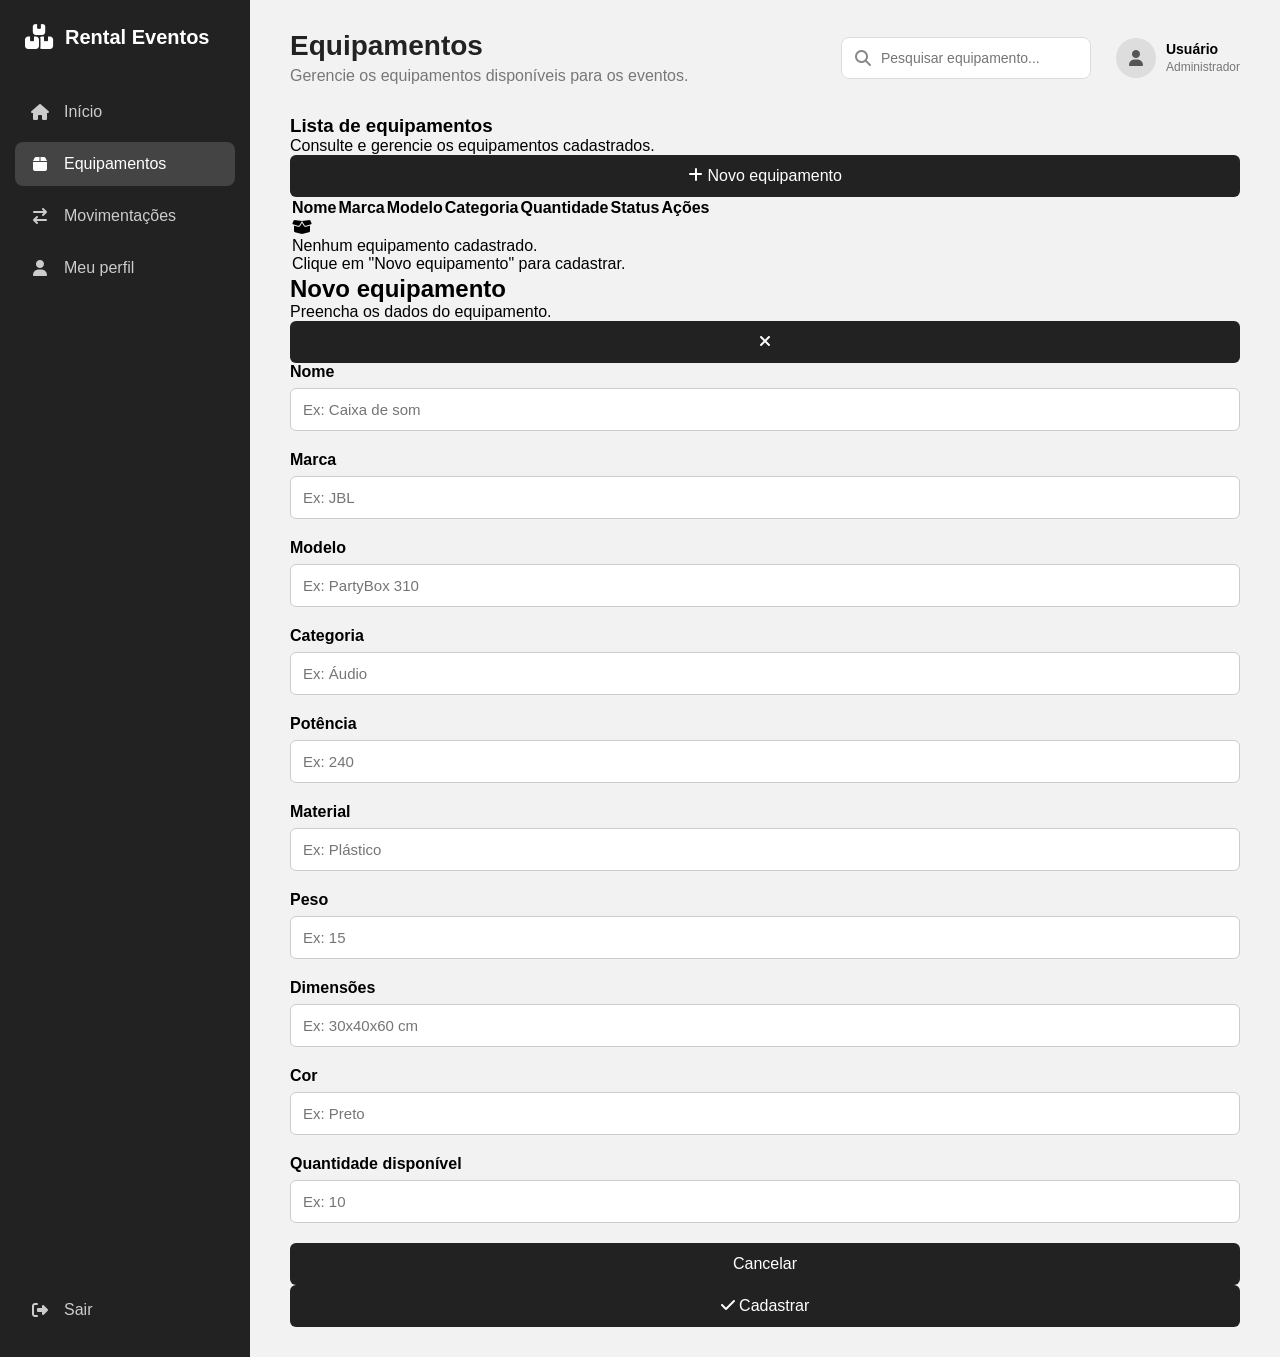
==== frontend/equipamentos.html @ 0d1a1de8 "pacotes + js e front" ====
<!DOCTYPE html>
<html lang="pt-BR">

<head>
    <meta charset="UTF-8">
    <meta name="viewport" content="width=device-width, initial-scale=1.0">

    <title>Rental Eventos - Equipamentos</title>

    <link rel="stylesheet" href="css/style.css">

    <!-- Font Awesome -->
    <link
        rel="stylesheet"
        href="https://cdnjs.cloudflare.com/ajax/libs/font-awesome/6.5.2/css/all.min.css"
    >
</head>

<body>

    <div class="dashboard">

        <!-- MENU LATERAL -->
        <aside class="sidebar">

            <div class="logo">
                <i class="fa-solid fa-boxes-stacked"></i>
                <span>Rental Eventos</span>
            </div>

            <nav class="menu">

                <a href="inicio.html" class="menu-item">
                    <i class="fa-solid fa-house"></i>
                    <span>Início</span>
                </a>

                <a href="equipamentos.html" class="menu-item active">
                    <i class="fa-solid fa-box"></i>
                    <span>Equipamentos</span>
                </a>

                <a href="movimentacoes.html" class="menu-item">
                    <i class="fa-solid fa-arrow-right-arrow-left"></i>
                    <span>Movimentações</span>
                </a>

                <a href="perfil.html" class="menu-item">
    <i class="fa-solid fa-user"></i>
    <span>Meu perfil</span>
</a>

            </nav>

            <div class="sidebar-bottom">

                <a href="index.html" class="menu-item logout">
                    <i class="fa-solid fa-right-from-bracket"></i>
                    <span>Sair</span>
                </a>

            </div>

        </aside>


        <!-- CONTEÚDO PRINCIPAL -->
        <main class="main-content">

            <!-- TOPO -->
            <header class="topbar">

                <div>
                    <h2>Equipamentos</h2>

                    <p>
                        Gerencie os equipamentos disponíveis para os eventos.
                    </p>
                </div>

                <div class="topbar-right">

                    <div class="search-box">

                        <i class="fa-solid fa-magnifying-glass"></i>

                        <input
                            type="text"
                            id="buscarEquipamento"
                            placeholder="Pesquisar equipamento..."
                        >

                    </div>

                    <div class="profile">

                        <div class="profile-icon">
                            <i class="fa-solid fa-user"></i>
                        </div>

                        <div class="profile-info">
                            <strong>Usuário</strong>
                            <span>Administrador</span>
                        </div>

                    </div>

                </div>

            </header>


            <!-- ÁREA DE AÇÕES -->
            <section class="page-actions">

                <div>
                    <h3>Lista de equipamentos</h3>

                    <p>
                        Consulte e gerencie os equipamentos cadastrados.
                    </p>
                </div>

                <button class="add-button" onclick="abrirFormulario()">

                    <i class="fa-solid fa-plus"></i>

                    Novo equipamento

                </button>

            </section>


            <!-- TABELA -->
            <section class="table-container">

                <table>

                    <thead>

                        <tr>

                            <th>Nome</th>

                            <th>Marca</th>

                            <th>Modelo</th>

                            <th>Categoria</th>

                            <th>Quantidade</th>

                            <th>Status</th>

                            <th>Ações</th>

                        </tr>

                    </thead>

                    <tbody id="listaEquipamentos">

                        <!--
                            Os equipamentos serão carregados
                            aqui pelo JavaScript futuramente.
                        -->

                        <tr>

                            <td colspan="7" class="empty-table">

                                <i class="fa-solid fa-box-open"></i>

                                <p>Nenhum equipamento cadastrado.</p>

                                <span>
                                    Clique em "Novo equipamento" para cadastrar.
                                </span>

                            </td>

                        </tr>

                    </tbody>

                </table>

            </section>


            <!-- FORMULÁRIO DE CADASTRO -->
            <section
                class="modal"
                id="modalEquipamento"
            >

                <div class="modal-content">

                    <div class="modal-header">

                        <div>
                            <h2>Novo equipamento</h2>

                            <p>
                                Preencha os dados do equipamento.
                            </p>
                        </div>

                        <button
                            class="close-button"
                            onclick="fecharFormulario()"
                            type="button"
                        >
                            <i class="fa-solid fa-xmark"></i>
                        </button>

                    </div>


                    <form id="equipamentoForm">

                        <div class="form-grid">

                            <div class="form-group">

                                <label for="nome">
                                    Nome
                                </label>

                                <input
                                    type="text"
                                    id="nome"
                                    placeholder="Ex: Caixa de som"
                                    required
                                >

                            </div>


                            <div class="form-group">

                                <label for="marca">
                                    Marca
                                </label>

                                <input
                                    type="text"
                                    id="marca"
                                    placeholder="Ex: JBL"
                                >

                            </div>


                            <div class="form-group">

                                <label for="modelo">
                                    Modelo
                                </label>

                                <input
                                    type="text"
                                    id="modelo"
                                    placeholder="Ex: PartyBox 310"
                                >

                            </div>


                            <div class="form-group">

                                <label for="categoria">
                                    Categoria
                                </label>

                                <input
                                    type="text"
                                    id="categoria"
                                    placeholder="Ex: Áudio"
                                >

                            </div>


                            <div class="form-group">

                                <label for="potencia">
                                    Potência
                                </label>

                                <input
                                    type="number"
                                    id="potencia"
                                    placeholder="Ex: 240"
                                >

                            </div>


                            <div class="form-group">

                                <label for="material">
                                    Material
                                </label>

                                <input
                                    type="text"
                                    id="material"
                                    placeholder="Ex: Plástico"
                                >

                            </div>


                            <div class="form-group">

                                <label for="peso">
                                    Peso
                                </label>

                                <input
                                    type="number"
                                    id="peso"
                                    placeholder="Ex: 15"
                                    step="0.01"
                                >

                            </div>


                            <div class="form-group">

                                <label for="dimensoes">
                                    Dimensões
                                </label>

                                <input
                                    type="text"
                                    id="dimensoes"
                                    placeholder="Ex: 30x40x60 cm"
                                >

                            </div>


                            <div class="form-group">

                                <label for="cor">
                                    Cor
                                </label>

                                <input
                                    type="text"
                                    id="cor"
                                    placeholder="Ex: Preto"
                                >

                            </div>


                            <div class="form-group">

                                <label for="qtdDisponivel">
                                    Quantidade disponível
                                </label>

                                <input
                                    type="number"
                                    id="qtdDisponivel"
                                    placeholder="Ex: 10"
                                    min="0"
                                    required
                                >

                            </div>

                        </div>


                        <div class="modal-actions">

                            <button
                                type="button"
                                class="cancel-button"
                                onclick="fecharFormulario()"
                            >
                                Cancelar
                            </button>

                            <button
                                type="submit"
                                class="save-button"
                            >
                                <i class="fa-solid fa-check"></i>
                                Cadastrar
                            </button>

                        </div>

                    </form>

                </div>

            </section>

        </main>

    </div>


    <!-- JAVASCRIPT DA PÁGINA -->

    <script>

        function abrirFormulario() {

            document
                .getElementById("modalEquipamento")
                .classList.add("show");

        }


        function fecharFormulario() {

            document
                .getElementById("modalEquipamento")
                .classList.remove("show");

        }


        document
            .getElementById("equipamentoForm")
            .addEventListener("submit", function(event) {

                event.preventDefault();

                alert("Cadastro será conectado ao backend em breve!");

            });

    </script>

</body>

</html>
---- frontend/css/style.css ----
* {
    margin: 0;
    padding: 0;
    box-sizing: border-box;
}

body {
    font-family: Arial, sans-serif;
    background-color: #f2f2f2;
    min-height: 100vh;
}


/* =========================================
   LOGIN E CADASTRO
   ========================================= */

.login-container {
    min-height: 100vh;
    display: flex;
    justify-content: center;
    align-items: center;
}

.login-card {
    width: 400px;
    background-color: white;
    padding: 40px;
    border-radius: 12px;
    box-shadow: 0 5px 20px rgba(0, 0, 0, 0.15);
}

.login-card h1 {
    text-align: center;
    font-size: 32px;
    margin-bottom: 10px;
}

.subtitle {
    text-align: center;
    color: #666;
    margin-bottom: 30px;
}

.form-group {
    margin-bottom: 20px;
}

.form-group label {
    display: block;
    margin-bottom: 7px;
    font-weight: bold;
}

.form-group input {
    width: 100%;
    padding: 12px;
    border: 1px solid #ccc;
    border-radius: 6px;
    font-size: 15px;
    outline: none;
}

.form-group input:focus {
    border-color: #333;
}

button {
    width: 100%;
    padding: 12px;
    border: none;
    border-radius: 6px;
    background-color: #222;
    color: white;
    font-size: 16px;
    cursor: pointer;
}

button:hover {
    background-color: #444;
}

#mensagem {
    text-align: center;
    margin-top: 15px;
    font-size: 14px;
}

.login-card a {
    color: #222;
    font-weight: bold;
    text-decoration: none;
}

.login-card a:hover {
    text-decoration: underline;
}


/* =========================================
   HOME / DASHBOARD
   ========================================= */

.dashboard {
    display: flex;
    min-height: 100vh;
}


/* MENU LATERAL */

.sidebar {
    width: 250px;
    min-height: 100vh;
    background-color: #222;
    color: white;
    display: flex;
    flex-direction: column;
    padding: 25px 15px;
}

.logo {
    display: flex;
    align-items: center;
    gap: 12px;
    padding: 0 10px;
    margin-bottom: 40px;
}

.logo i {
    font-size: 25px;
}

.logo span {
    font-size: 20px;
    font-weight: bold;
}

.menu {
    display: flex;
    flex-direction: column;
    gap: 8px;
}

.menu-item {
    display: flex;
    align-items: center;
    gap: 14px;
    padding: 13px 15px;
    border-radius: 8px;
    color: #ccc;
    text-decoration: none;
    transition: 0.2s;
}

.menu-item i {
    width: 20px;
    text-align: center;
}

.menu-item:hover {
    background-color: #333;
    color: white;
}

.menu-item.active {
    background-color: #444;
    color: white;
}

.sidebar-bottom {
    margin-top: auto;
}

.logout {
    color: #ccc;
}


/* CONTEÚDO */

.main-content {
    flex: 1;
    padding: 30px 40px;
    overflow-x: hidden;
}


/* TOPO */

.topbar {
    display: flex;
    justify-content: space-between;
    align-items: center;
    margin-bottom: 30px;
}

.topbar h2 {
    font-size: 28px;
    color: #222;
    margin-bottom: 5px;
}

.topbar p {
    color: #777;
}

.topbar-right {
    display: flex;
    align-items: center;
    gap: 25px;
}


/* BUSCA */

.search-box {
    width: 250px;
    height: 42px;
    background-color: white;
    border: 1px solid #ddd;
    border-radius: 8px;
    display: flex;
    align-items: center;
    padding: 0 13px;
    gap: 10px;
}

.search-box i {
    color: #888;
}

.search-box input {
    border: none;
    outline: none;
    width: 100%;
    font-size: 14px;
}


/* PERFIL */

.profile {
    display: flex;
    align-items: center;
    gap: 10px;
}

.profile-icon {
    width: 40px;
    height: 40px;
    border-radius: 50%;
    background-color: #ddd;
    display: flex;
    justify-content: center;
    align-items: center;
    color: #555;
}

.profile-info {
    display: flex;
    flex-direction: column;
    gap: 3px;
}

.profile-info strong {
    font-size: 14px;
}

.profile-info span {
    font-size: 12px;
    color: #777;
}


/* BANNER */

.welcome-card {
    background-color: #222;
    color: white;
    border-radius: 15px;
    padding: 35px 40px;
    display: flex;
    justify-content: space-between;
    align-items: center;
    margin-bottom: 30px;
}

.welcome-text {
    max-width: 600px;
}

.welcome-text > span {
    font-size: 12px;
    letter-spacing: 2px;
    opacity: 0.7;
}

.welcome-text h1 {
    font-size: 32px;
    margin: 10px 0;
}

.welcome-text p {
    color: #ccc;
    line-height: 1.6;
    margin-bottom: 25px;
}

.welcome-button {
    display: inline-flex;
    align-items: center;
    gap: 10px;
    background-color: white;
    color: #222;
    padding: 12px 18px;
    border-radius: 7px;
    text-decoration: none;
    font-weight: bold;
    transition: 0.2s;
}

.welcome-button:hover {
    background-color: #ddd;
}

.welcome-icon {
    font-size: 90px;
    color: #555;
    padding-right: 30px;
}


/* CARDS */

.cards {
    display: grid;
    grid-template-columns: repeat(3, 1fr);
    gap: 20px;
    margin-bottom: 35px;
}

.dashboard-card {
    background-color: white;
    border-radius: 12px;
    padding: 22px;
    display: flex;
    align-items: center;
    gap: 18px;
    box-shadow: 0 2px 10px rgba(0, 0, 0, 0.06);
}

.card-icon {
    width: 50px;
    height: 50px;
    border-radius: 10px;
    background-color: #eee;
    display: flex;
    justify-content: center;
    align-items: center;
    font-size: 20px;
    color: #333;
}

.card-content {
    display: flex;
    flex-direction: column;
    gap: 4px;
}

.card-content span {
    color: #666;
    font-size: 14px;
}

.card-content strong {
    font-size: 25px;
}

.card-content p {
    color: #999;
    font-size: 12px;
}


/* ACESSO RÁPIDO */

.quick-access {
    margin-bottom: 30px;
}

.section-title {
    margin-bottom: 18px;
}

.section-title h2 {
    font-size: 21px;
    margin-bottom: 5px;
}

.section-title p {
    color: #777;
    font-size: 14px;
}

.quick-grid {
    display: grid;
    grid-template-columns: repeat(3, 1fr);
    gap: 15px;
}

.quick-card {
    background-color: white;
    padding: 20px;
    border-radius: 10px;
    display: flex;
    align-items: center;
    gap: 15px;
    text-decoration: none;
    color: #222;
    transition: 0.2s;
    box-shadow: 0 2px 8px rgba(0, 0, 0, 0.05);
}

.quick-card:hover {
    transform: translateY(-2px);
    box-shadow: 0 5px 15px rgba(0, 0, 0, 0.1);
}

.quick-icon {
    width: 45px;
    height: 45px;
    border-radius: 8px;
    background-color: #eee;
    display: flex;
    justify-content: center;
    align-items: center;
}

.quick-card div:nth-child(2) {
    display: flex;
    flex-direction: column;
    gap: 5px;
}

.quick-card strong {
    font-size: 14px;
}

.quick-card span {
    font-size: 12px;
    color: #888;
}

.arrow {
    margin-left: auto;
    color: #999;
}


/* =========================================
   RESPONSIVIDADE
   ========================================= */

@media (max-width: 1000px) {

    .sidebar {
        width: 210px;
    }

    .main-content {
        padding: 25px;
    }

    .cards,
    .quick-grid {
        grid-template-columns: 1fr;
    }

    .topbar-right {
        gap: 10px;
    }

    .search-box {
        width: 180px;
    }
}


@media (max-width: 700px) {

    .sidebar {
        width: 70px;
        padding: 20px 10px;
    }

    .logo span,
    .menu-item span,
    .profile-info {
        display: none;
    }

    .logo {
        justify-content: center;
        padding: 0;
    }

    .menu-item {
        justify-content: center;
    }

    .main-content {
        padding: 20px;
    }

    .topbar {
        align-items: flex-start;
    }

    .topbar-right {
        display: none;
    }

    .welcome-card {
        padding: 25px;
    }

    .welcome-icon {
        display: none;
    }

    /* =========================================
   EQUIPAMENTOS
   ========================================= */

.page-actions {
    display: flex;
    justify-content: space-between;
    align-items: center;
    margin-bottom: 20px;
}

.page-actions h3 {
    font-size: 20px;
    margin-bottom: 5px;
}

.page-actions p {
    color: #777;
    font-size: 14px;
}

.add-button {
    width: auto;
    padding: 12px 18px;
    display: flex;
    align-items: center;
    gap: 8px;
    background-color: #222;
}

.add-button:hover {
    background-color: #444;
}


/* TABELA */

.table-container {
    background-color: white;
    border-radius: 12px;
    overflow-x: auto;
    box-shadow: 0 2px 10px rgba(0, 0, 0, 0.06);
}

table {
    width: 100%;
    border-collapse: collapse;
}

thead {
    background-color: #f7f7f7;
}

th {
    padding: 16px;
    text-align: left;
    font-size: 13px;
    color: #555;
    font-weight: bold;
    border-bottom: 1px solid #eee;
}

td {
    padding: 16px;
    border-bottom: 1px solid #eee;
    font-size: 14px;
}

tbody tr:hover {
    background-color: #fafafa;
}


/* TABELA VAZIA */

.empty-table {
    text-align: center;
    padding: 70px 20px;
    color: #888;
}

.empty-table i {
    font-size: 45px;
    margin-bottom: 15px;
    color: #bbb;
}

.empty-table p {
    font-size: 16px;
    margin-bottom: 5px;
}

.empty-table span {
    font-size: 13px;
}


/* MODAL */

.modal {
    display: none;
    position: fixed;
    inset: 0;
    background-color: rgba(0, 0, 0, 0.5);
    justify-content: center;
    align-items: center;
    padding: 20px;
    z-index: 1000;
}

.modal.show {
    display: flex;
}

.modal-content {
    background-color: white;
    width: 700px;
    max-width: 100%;
    max-height: 90vh;
    overflow-y: auto;
    border-radius: 14px;
    padding: 30px;
}

.modal-header {
    display: flex;
    justify-content: space-between;
    align-items: flex-start;
    margin-bottom: 25px;
}

.modal-header h2 {
    font-size: 24px;
    margin-bottom: 5px;
}

.modal-header p {
    color: #777;
    font-size: 14px;
}

.close-button {
    width: 40px;
    padding: 10px;
    background-color: transparent;
    color: #555;
    font-size: 20px;
}

.close-button:hover {
    background-color: #eee;
    color: #222;
}


/* CAMPOS DO FORMULÁRIO */

.form-grid {
    display: grid;
    grid-template-columns: 1fr 1fr;
    gap: 18px;
}

.form-grid .form-group {
    margin-bottom: 0;
}

.form-grid .form-group input {
    margin-top: 7px;
}


/* BOTÕES DO MODAL */

.modal-actions {
    display: flex;
    justify-content: flex-end;
    gap: 10px;
    margin-top: 30px;
}

.modal-actions button {
    width: auto;
    padding: 11px 18px;
}

.cancel-button {
    background-color: #eee;
    color: #333;
}

.cancel-button:hover {
    background-color: #ddd;
}

.save-button {
    background-color: #222;
}

.save-button:hover {
    background-color: #444;
}


/* RESPONSIVIDADE */

@media (max-width: 800px) {

    .page-actions {
        flex-direction: column;
        align-items: flex-start;
        gap: 15px;
    }

    .form-grid {
        grid-template-columns: 1fr;
    }

}

/* SELECT DO FORMULÁRIO */

.form-group select {
    width: 100%;
    padding: 12px;
    border: 1px solid #ccc;
    border-radius: 6px;
    font-size: 15px;
    outline: none;
    background-color: white;
}

.form-group select:focus {
    border-color: #333;
}
/* PERFIL */

.profile-page {
    display: grid;
    grid-template-columns: 280px 1fr;
    gap: 25px;
    margin-bottom: 25px;
}

.profile-card {
    background-color: white;
    border-radius: 14px;
    padding: 35px 25px;
    text-align: center;
    box-shadow: 0 2px 10px rgba(0, 0, 0, 0.06);
}

.profile-avatar {
    width: 100px;
    height: 100px;
    border-radius: 50%;
    background-color: #eee;
    display: flex;
    justify-content: center;
    align-items: center;
    margin: 0 auto 20px;
    font-size: 40px;
    color: #555;
}

.profile-card h2 {
    font-size: 22px;
    margin-bottom: 6px;
}

.profile-role {
    color: #777;
    font-size: 14px;
    margin-bottom: 25px;
}

.edit-profile-button {
    width: auto;
    padding: 10px 18px;
    background-color: #222;
    display: inline-flex;
    align-items: center;
    gap: 8px;
}

.profile-data {
    background-color: white;
    border-radius: 14px;
    padding: 30px;
    box-shadow: 0 2px 10px rgba(0, 0, 0, 0.06);
}

.profile-data-header {
    border-bottom: 1px solid #eee;
    padding-bottom: 18px;
    margin-bottom: 5px;
}

.profile-data-header h3 {
    font-size: 20px;
    margin-bottom: 5px;
}

.profile-data-header p {
    color: #777;
    font-size: 14px;
}

.profile-fields {
    display: grid;
    grid-template-columns: 1fr 1fr;
}

.profile-field {
    padding: 22px 10px;
    border-bottom: 1px solid #eee;
    display: flex;
    flex-direction: column;
    gap: 8px;
}

.profile-field span {
    color: #777;
    font-size: 13px;
    display: flex;
    align-items: center;
    gap: 8px;
}

.profile-field strong {
    font-size: 15px;
}

.password-card {
    background-color: white;
    border-radius: 14px;
    padding: 25px 30px;
    display: flex;
    justify-content: space-between;
    align-items: center;
    box-shadow: 0 2px 10px rgba(0, 0, 0, 0.06);
}

.password-card h3 {
    margin-bottom: 5px;
}

.password-card p {
    color: #777;
    font-size: 14px;
}

.password-button {
    width: auto;
    padding: 11px 18px;
    background-color: #eee;
    color: #333;
    display: flex;
    align-items: center;
    gap: 8px;
}

.password-button:hover {
    background-color: #ddd;
}

@media (max-width: 800px) {

    .profile-page {
        grid-template-columns: 1fr;
    }

    .profile-fields {
        grid-template-columns: 1fr;
    }

    .password-card {
        flex-direction: column;
        align-items: flex-start;
        gap: 20px;
    }

}

}
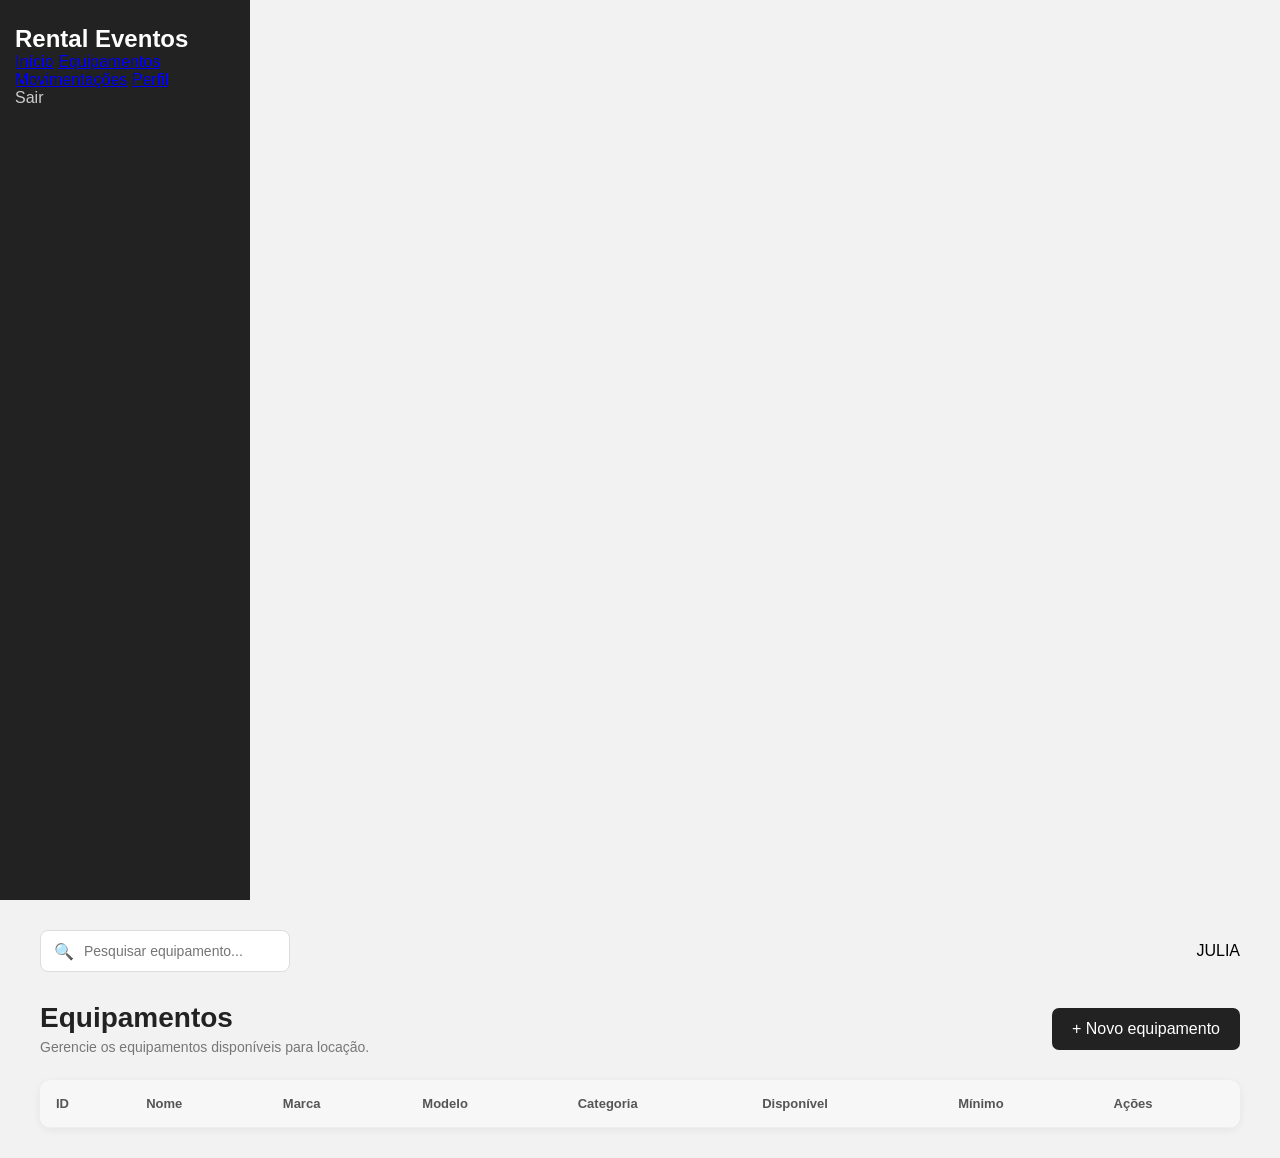
==== commit 72bfac2a: "APIs e Jwt" ====
--- a/frontend/equipamentos.html
+++ b/frontend/equipamentos.html
@@ -5,441 +5,810 @@
     <meta charset="UTF-8">
     <meta name="viewport" content="width=device-width, initial-scale=1.0">
 
-    <title>Rental Eventos - Equipamentos</title>
+    <title>Equipamentos - Rental Eventos</title>
 
     <link rel="stylesheet" href="css/style.css">
-
-    <!-- Font Awesome -->
-    <link
-        rel="stylesheet"
-        href="https://cdnjs.cloudflare.com/ajax/libs/font-awesome/6.5.2/css/all.min.css"
+</head>
+
+<body>
+
+    <!-- MENU LATERAL -->
+    <aside class="sidebar">
+
+        <h2>Rental Eventos</h2>
+
+        <nav>
+            <a href="inicio.html">Início</a>
+            <a href="equipamentos.html" class="ativo">Equipamentos</a>
+            <a href="movimentacoes.html">Movimentações</a>
+            <a href="perfil.html">Perfil</a>
+        </nav>
+
+        <a href="index.html" class="logout">
+            Sair
+        </a>
+
+    </aside>
+
+
+    <!-- CONTEÚDO PRINCIPAL -->
+    <main class="main-content">
+
+        <!-- TOPO -->
+        <header class="topbar">
+
+            <div class="search-box">
+                <span>🔍</span>
+
+                <input
+                    type="text"
+                    id="campoBusca"
+                    placeholder="Pesquisar equipamento..."
+                >
+            </div>
+
+            <div class="perfil-topo">
+                <span>JULIA</span>
+            </div>
+
+        </header>
+
+
+        <!-- TÍTULO -->
+        <section class="page-header">
+
+            <div>
+                <h1>Equipamentos</h1>
+                <p>Gerencie os equipamentos disponíveis para locação.</p>
+            </div>
+
+            <button
+                class="btn-primary"
+                onclick="abrirFormulario()"
+            >
+                + Novo equipamento
+            </button>
+
+        </section>
+
+
+        <!-- TABELA -->
+        <section class="table-container">
+
+            <table>
+
+                <thead>
+
+                    <tr>
+                        <th>ID</th>
+                        <th>Nome</th>
+                        <th>Marca</th>
+                        <th>Modelo</th>
+                        <th>Categoria</th>
+                        <th>Disponível</th>
+                        <th>Mínimo</th>
+                        <th>Ações</th>
+                    </tr>
+
+                </thead>
+
+                <tbody id="listaEquipamentos">
+
+                    <!-- Os equipamentos serão carregados pelo JavaScript -->
+
+                </tbody>
+
+            </table>
+
+        </section>
+
+    </main>
+
+
+    <!-- MODAL DE CADASTRO -->
+    <div
+        id="modalEquipamento"
+        class="modal"
     >
-</head>
-
-<body>
-
-    <div class="dashboard">
-
-        <!-- MENU LATERAL -->
-        <aside class="sidebar">
-
-            <div class="logo">
-                <i class="fa-solid fa-boxes-stacked"></i>
-                <span>Rental Eventos</span>
+
+        <div class="modal-content">
+
+            <div class="modal-header">
+
+                <h2>Novo equipamento</h2>
+
+                <button
+                    type="button"
+                    onclick="fecharFormulario()"
+                    class="btn-fechar"
+                >
+                    ×
+                </button>
+
             </div>
 
-            <nav class="menu">
-
-                <a href="inicio.html" class="menu-item">
-                    <i class="fa-solid fa-house"></i>
-                    <span>Início</span>
-                </a>
-
-                <a href="equipamentos.html" class="menu-item active">
-                    <i class="fa-solid fa-box"></i>
-                    <span>Equipamentos</span>
-                </a>
-
-                <a href="movimentacoes.html" class="menu-item">
-                    <i class="fa-solid fa-arrow-right-arrow-left"></i>
-                    <span>Movimentações</span>
-                </a>
-
-                <a href="perfil.html" class="menu-item">
-    <i class="fa-solid fa-user"></i>
-    <span>Meu perfil</span>
-</a>
-
-            </nav>
-
-            <div class="sidebar-bottom">
-
-                <a href="index.html" class="menu-item logout">
-                    <i class="fa-solid fa-right-from-bracket"></i>
-                    <span>Sair</span>
-                </a>
-
-            </div>
-
-        </aside>
-
-
-        <!-- CONTEÚDO PRINCIPAL -->
-        <main class="main-content">
-
-            <!-- TOPO -->
-            <header class="topbar">
-
-                <div>
-                    <h2>Equipamentos</h2>
-
-                    <p>
-                        Gerencie os equipamentos disponíveis para os eventos.
-                    </p>
-                </div>
-
-                <div class="topbar-right">
-
-                    <div class="search-box">
-
-                        <i class="fa-solid fa-magnifying-glass"></i>
-
-                        <input
-                            type="text"
-                            id="buscarEquipamento"
-                            placeholder="Pesquisar equipamento..."
-                        >
-
-                    </div>
-
-                    <div class="profile">
-
-                        <div class="profile-icon">
-                            <i class="fa-solid fa-user"></i>
-                        </div>
-
-                        <div class="profile-info">
-                            <strong>Usuário</strong>
-                            <span>Administrador</span>
-                        </div>
-
-                    </div>
-
-                </div>
-
-            </header>
-
-
-            <!-- ÁREA DE AÇÕES -->
-            <section class="page-actions">
-
-                <div>
-                    <h3>Lista de equipamentos</h3>
-
-                    <p>
-                        Consulte e gerencie os equipamentos cadastrados.
-                    </p>
-                </div>
-
-                <button class="add-button" onclick="abrirFormulario()">
-
-                    <i class="fa-solid fa-plus"></i>
-
-                    Novo equipamento
-
-                </button>
-
-            </section>
-
-
-            <!-- TABELA -->
-            <section class="table-container">
-
-                <table>
-
-                    <thead>
-
-                        <tr>
-
-                            <th>Nome</th>
-
-                            <th>Marca</th>
-
-                            <th>Modelo</th>
-
-                            <th>Categoria</th>
-
-                            <th>Quantidade</th>
-
-                            <th>Status</th>
-
-                            <th>Ações</th>
-
-                        </tr>
-
-                    </thead>
-
-                    <tbody id="listaEquipamentos">
-
-                        <!--
-                            Os equipamentos serão carregados
-                            aqui pelo JavaScript futuramente.
-                        -->
-
-                        <tr>
-
-                            <td colspan="7" class="empty-table">
-
-                                <i class="fa-solid fa-box-open"></i>
-
-                                <p>Nenhum equipamento cadastrado.</p>
-
-                                <span>
-                                    Clique em "Novo equipamento" para cadastrar.
-                                </span>
-
+
+            <!-- FORMULÁRIO -->
+            <form id="equipamentoForm">
+
+                <!-- NOME -->
+                <div class="form-group">
+
+                    <label for="nome">
+                        Nome
+                    </label>
+
+                    <input
+                        type="text"
+                        id="nome"
+                        placeholder="Ex: Caixa de som"
+                        required
+                    >
+
+                </div>
+
+
+                <!-- MARCA -->
+                <div class="form-group">
+
+                    <label for="marca">
+                        Marca
+                    </label>
+
+                    <input
+                        type="text"
+                        id="marca"
+                        placeholder="Ex: JBL"
+                        required
+                    >
+
+                </div>
+
+
+                <!-- MODELO -->
+                <div class="form-group">
+
+                    <label for="modelo">
+                        Modelo
+                    </label>
+
+                    <input
+                        type="text"
+                        id="modelo"
+                        placeholder="Ex: PartyBox 370"
+                        required
+                    >
+
+                </div>
+
+
+                <!-- CATEGORIA -->
+                <div class="form-group">
+
+                    <label for="categoria">
+                        Categoria
+                    </label>
+
+                    <input
+                        type="text"
+                        id="categoria"
+                        placeholder="Ex: Música"
+                        required
+                    >
+
+                </div>
+
+
+                <!-- POTÊNCIA -->
+                <div class="form-group">
+
+                    <label for="potencia">
+                        Potência
+                    </label>
+
+                    <input
+                        type="number"
+                        id="potencia"
+                        placeholder="Ex: 220"
+                        required
+                    >
+
+                </div>
+
+
+                <!-- MATERIAL -->
+                <div class="form-group">
+
+                    <label for="material">
+                        Material
+                    </label>
+
+                    <input
+                        type="text"
+                        id="material"
+                        placeholder="Ex: Plástico"
+                        required
+                    >
+
+                </div>
+
+
+                <!-- PESO -->
+                <div class="form-group">
+
+                    <label for="peso">
+                        Peso
+                    </label>
+
+                    <input
+                        type="number"
+                        id="peso"
+                        placeholder="Ex: 13.00"
+                        step="0.01"
+                        min="0"
+                        required
+                    >
+
+                </div>
+
+
+                <!-- DIMENSÕES -->
+                <div class="form-group">
+
+                    <label for="dimensoes">
+                        Dimensões
+                    </label>
+
+                    <input
+                        type="text"
+                        id="dimensoes"
+                        placeholder="Ex: 30x40x60 cm"
+                        required
+                    >
+
+                </div>
+
+
+                <!-- COR -->
+                <div class="form-group">
+
+                    <label for="cor">
+                        Cor
+                    </label>
+
+                    <input
+                        type="text"
+                        id="cor"
+                        placeholder="Ex: Preto"
+                        required
+                    >
+
+                </div>
+
+
+                <!-- QUANTIDADE DISPONÍVEL -->
+                <div class="form-group">
+
+                    <label for="qtdDisponivel">
+                        Quantidade disponível
+                    </label>
+
+                    <input
+                        type="number"
+                        id="qtdDisponivel"
+                        placeholder="Ex: 5"
+                        min="0"
+                        required
+                    >
+
+                </div>
+
+
+                <!-- QUANTIDADE MÍNIMA -->
+                <div class="form-group">
+
+                    <label for="qtdMinima">
+                        Quantidade mínima
+                    </label>
+
+                    <input
+                        type="number"
+                        id="qtdMinima"
+                        placeholder="Ex: 2"
+                        min="0"
+                        required
+                    >
+
+                </div>
+
+
+                <!-- MENSAGEM -->
+                <p id="mensagem"></p>
+
+
+                <!-- BOTÕES -->
+                <div class="form-buttons">
+
+                    <button
+                        type="button"
+                        class="btn-secondary"
+                        onclick="fecharFormulario()"
+                    >
+                        Cancelar
+                    </button>
+
+                    <button
+                        type="submit"
+                        class="btn-primary"
+                    >
+                        Cadastrar
+                    </button>
+
+                </div>
+
+            </form>
+
+        </div>
+
+    </div>
+
+
+    <!-- JAVASCRIPT -->
+    <script>
+
+        const equipamentoForm =
+            document.getElementById("equipamentoForm");
+
+        const mensagem =
+            document.getElementById("mensagem");
+
+
+        // ABRIR FORMULÁRIO
+        function abrirFormulario() {
+
+            document.getElementById("modalEquipamento")
+                .style.display = "flex";
+
+        }
+
+
+        // FECHAR FORMULÁRIO
+        function fecharFormulario() {
+
+            document.getElementById("modalEquipamento")
+                .style.display = "none";
+
+            equipamentoForm.reset();
+
+            mensagem.textContent = "";
+
+        }
+
+
+        // CADASTRAR EQUIPAMENTO
+        equipamentoForm.addEventListener(
+            "submit",
+            async function(event) {
+
+                event.preventDefault();
+
+
+                const token =
+                    localStorage.getItem("token");
+
+
+                // VERIFICA SE EXISTE TOKEN
+                if (!token) {
+
+                    mensagem.textContent =
+                        "Você precisa fazer login.";
+
+                    mensagem.style.color = "red";
+
+                    return;
+
+                }
+
+
+                // PEGA OS DADOS DO FORMULÁRIO
+                const equipamento = {
+
+                    nome:
+                        document.getElementById("nome")
+                            .value.trim(),
+
+                    marca:
+                        document.getElementById("marca")
+                            .value.trim(),
+
+                    modelo:
+                        document.getElementById("modelo")
+                            .value.trim(),
+
+                    categoria:
+                        document.getElementById("categoria")
+                            .value.trim(),
+
+                    potencia:
+                        Number(
+                            document.getElementById("potencia")
+                                .value
+                        ),
+
+                    material:
+                        document.getElementById("material")
+                            .value.trim(),
+
+                    peso:
+                        Number(
+                            document.getElementById("peso")
+                                .value
+                        ),
+
+                    dimensoes:
+                        document.getElementById("dimensoes")
+                            .value.trim(),
+
+                    cor:
+                        document.getElementById("cor")
+                            .value.trim(),
+
+                    quantidadeDisponivel:
+                        Number(
+                            document.getElementById("qtdDisponivel")
+                                .value
+                        ),
+
+                    quantidadeMinima:
+                        Number(
+                            document.getElementById("qtdMinima")
+                                .value
+                        )
+
+                };
+
+
+                console.log(
+                    "Equipamento enviado:",
+                    equipamento
+                );
+
+
+                try {
+
+                    const resposta = await fetch(
+                        "http://localhost:8080/equipamentos",
+                        {
+                            method: "POST",
+
+                            headers: {
+                                "Content-Type":
+                                    "application/json",
+
+                                "Authorization":
+                                    "Bearer " + token
+                            },
+
+                            body:
+                                JSON.stringify(equipamento)
+                        }
+                    );
+
+
+                    // CADASTRO REALIZADO
+                    if (resposta.ok) {
+
+                        mensagem.textContent =
+                            "Equipamento cadastrado com sucesso!";
+
+                        mensagem.style.color = "green";
+
+
+                        equipamentoForm.reset();
+
+
+                        // Atualiza a tabela
+                        carregarEquipamentos();
+
+
+                        setTimeout(function() {
+
+                            fecharFormulario();
+
+                        }, 1000);
+
+                    }
+
+
+                    // TOKEN INVÁLIDO
+                    else if (resposta.status === 401) {
+
+                        mensagem.textContent =
+                            "Sua sessão expirou. Faça login novamente.";
+
+                        mensagem.style.color = "red";
+
+                    }
+
+
+                    // OUTRO ERRO
+                    else {
+
+                        const erro =
+                            await resposta.text();
+
+                        console.error(
+                            "Erro do backend:",
+                            erro
+                        );
+
+                        mensagem.textContent =
+                            "Erro ao cadastrar equipamento.";
+
+                        mensagem.style.color = "red";
+
+                    }
+
+
+                } catch (erro) {
+
+                    console.error(
+                        "Erro de conexão:",
+                        erro
+                    );
+
+                    mensagem.textContent =
+                        "Não foi possível conectar ao servidor.";
+
+                    mensagem.style.color = "red";
+
+                }
+
+            }
+        );
+
+
+        // LISTAR EQUIPAMENTOS
+        async function carregarEquipamentos() {
+
+            const token =
+                localStorage.getItem("token");
+
+
+            if (!token) {
+                return;
+            }
+
+
+            try {
+
+                const resposta = await fetch(
+                    "http://localhost:8080/equipamentos",
+                    {
+                        method: "GET",
+
+                        headers: {
+                            "Authorization":
+                                "Bearer " + token
+                        }
+                    }
+                );
+
+
+                if (!resposta.ok) {
+
+                    console.error(
+                        "Erro ao buscar equipamentos."
+                    );
+
+                    return;
+
+                }
+
+
+                const equipamentos =
+                    await resposta.json();
+
+
+                const lista =
+                    document.getElementById(
+                        "listaEquipamentos"
+                    );
+
+
+                lista.innerHTML = "";
+
+
+                equipamentos.forEach(
+                    function(equipamento) {
+
+                        const linha =
+                            document.createElement("tr");
+
+
+                        linha.innerHTML = `
+
+                            <td>
+                                ${equipamento.idEquipamento}
                             </td>
 
-                        </tr>
-
-                    </tbody>
-
-                </table>
-
-            </section>
-
-
-            <!-- FORMULÁRIO DE CADASTRO -->
-            <section
-                class="modal"
-                id="modalEquipamento"
-            >
-
-                <div class="modal-content">
-
-                    <div class="modal-header">
-
-                        <div>
-                            <h2>Novo equipamento</h2>
-
-                            <p>
-                                Preencha os dados do equipamento.
-                            </p>
-                        </div>
-
-                        <button
-                            class="close-button"
-                            onclick="fecharFormulario()"
-                            type="button"
-                        >
-                            <i class="fa-solid fa-xmark"></i>
-                        </button>
-
-                    </div>
-
-
-                    <form id="equipamentoForm">
-
-                        <div class="form-grid">
-
-                            <div class="form-group">
-
-                                <label for="nome">
-                                    Nome
-                                </label>
-
-                                <input
-                                    type="text"
-                                    id="nome"
-                                    placeholder="Ex: Caixa de som"
-                                    required
+                            <td>
+                                ${equipamento.nome}
+                            </td>
+
+                            <td>
+                                ${equipamento.marca}
+                            </td>
+
+                            <td>
+                                ${equipamento.modelo}
+                            </td>
+
+                            <td>
+                                ${equipamento.categoria}
+                            </td>
+
+                            <td>
+                                ${equipamento.quantidadeDisponivel}
+                            </td>
+
+                            <td>
+                                ${equipamento.quantidadeMinima}
+                            </td>
+
+                            <td>
+
+                                <button
+                                    class="btn-excluir"
+                                    onclick="excluirEquipamento(${equipamento.idEquipamento})"
                                 >
-
-                            </div>
-
-
-                            <div class="form-group">
-
-                                <label for="marca">
-                                    Marca
-                                </label>
-
-                                <input
-                                    type="text"
-                                    id="marca"
-                                    placeholder="Ex: JBL"
-                                >
-
-                            </div>
-
-
-                            <div class="form-group">
-
-                                <label for="modelo">
-                                    Modelo
-                                </label>
-
-                                <input
-                                    type="text"
-                                    id="modelo"
-                                    placeholder="Ex: PartyBox 310"
-                                >
-
-                            </div>
-
-
-                            <div class="form-group">
-
-                                <label for="categoria">
-                                    Categoria
-                                </label>
-
-                                <input
-                                    type="text"
-                                    id="categoria"
-                                    placeholder="Ex: Áudio"
-                                >
-
-                            </div>
-
-
-                            <div class="form-group">
-
-                                <label for="potencia">
-                                    Potência
-                                </label>
-
-                                <input
-                                    type="number"
-                                    id="potencia"
-                                    placeholder="Ex: 240"
-                                >
-
-                            </div>
-
-
-                            <div class="form-group">
-
-                                <label for="material">
-                                    Material
-                                </label>
-
-                                <input
-                                    type="text"
-                                    id="material"
-                                    placeholder="Ex: Plástico"
-                                >
-
-                            </div>
-
-
-                            <div class="form-group">
-
-                                <label for="peso">
-                                    Peso
-                                </label>
-
-                                <input
-                                    type="number"
-                                    id="peso"
-                                    placeholder="Ex: 15"
-                                    step="0.01"
-                                >
-
-                            </div>
-
-
-                            <div class="form-group">
-
-                                <label for="dimensoes">
-                                    Dimensões
-                                </label>
-
-                                <input
-                                    type="text"
-                                    id="dimensoes"
-                                    placeholder="Ex: 30x40x60 cm"
-                                >
-
-                            </div>
-
-
-                            <div class="form-group">
-
-                                <label for="cor">
-                                    Cor
-                                </label>
-
-                                <input
-                                    type="text"
-                                    id="cor"
-                                    placeholder="Ex: Preto"
-                                >
-
-                            </div>
-
-
-                            <div class="form-group">
-
-                                <label for="qtdDisponivel">
-                                    Quantidade disponível
-                                </label>
-
-                                <input
-                                    type="number"
-                                    id="qtdDisponivel"
-                                    placeholder="Ex: 10"
-                                    min="0"
-                                    required
-                                >
-
-                            </div>
-
-                        </div>
-
-
-                        <div class="modal-actions">
-
-                            <button
-                                type="button"
-                                class="cancel-button"
-                                onclick="fecharFormulario()"
-                            >
-                                Cancelar
-                            </button>
-
-                            <button
-                                type="submit"
-                                class="save-button"
-                            >
-                                <i class="fa-solid fa-check"></i>
-                                Cadastrar
-                            </button>
-
-                        </div>
-
-                    </form>
-
-                </div>
-
-            </section>
-
-        </main>
-
-    </div>
-
-
-    <!-- JAVASCRIPT DA PÁGINA -->
-
-    <script>
-
-        function abrirFormulario() {
-
-            document
-                .getElementById("modalEquipamento")
-                .classList.add("show");
+                                    Excluir
+                                </button>
+
+                            </td>
+
+                        `;
+
+
+                        lista.appendChild(linha);
+
+                    }
+                );
+
+
+            } catch (erro) {
+
+                console.error(
+                    "Erro ao carregar equipamentos:",
+                    erro
+                );
+
+            }
 
         }
 
 
-        function fecharFormulario() {
-
-            document
-                .getElementById("modalEquipamento")
-                .classList.remove("show");
+        // EXCLUIR EQUIPAMENTO
+        async function excluirEquipamento(id) {
+
+            const token =
+                localStorage.getItem("token");
+
+
+            if (!confirm(
+                "Deseja realmente excluir este equipamento?"
+            )) {
+
+                return;
+
+            }
+
+
+            try {
+
+                const resposta = await fetch(
+                    `http://localhost:8080/equipamentos/${id}`,
+                    {
+                        method: "DELETE",
+
+                        headers: {
+                            "Authorization":
+                                "Bearer " + token
+                        }
+                    }
+                );
+
+
+                if (resposta.ok) {
+
+                    alert(
+                        "Equipamento excluído com sucesso!"
+                    );
+
+                    carregarEquipamentos();
+
+                } else {
+
+                    const erro =
+                        await resposta.text();
+
+                    console.error(
+                        "Erro ao excluir:",
+                        erro
+                    );
+
+                    alert(
+                        "Não foi possível excluir o equipamento."
+                    );
+
+                }
+
+
+            } catch (erro) {
+
+                console.error(
+                    "Erro:",
+                    erro
+                );
+
+                alert(
+                    "Não foi possível conectar ao servidor."
+                );
+
+            }
 
         }
 
 
+        // BUSCA NA TABELA
         document
-            .getElementById("equipamentoForm")
-            .addEventListener("submit", function(event) {
-
-                event.preventDefault();
-
-                alert("Cadastro será conectado ao backend em breve!");
-
-            });
+            .getElementById("campoBusca")
+            .addEventListener(
+                "input",
+                function() {
+
+                    const busca =
+                        this.value.toLowerCase();
+
+
+                    const linhas =
+                        document.querySelectorAll(
+                            "#listaEquipamentos tr"
+                        );
+
+
+                    linhas.forEach(
+                        function(linha) {
+
+                            const texto =
+                                linha.textContent
+                                    .toLowerCase();
+
+
+                            if (
+                                texto.includes(busca)
+                            ) {
+
+                                linha.style.display =
+                                    "";
+
+                            } else {
+
+                                linha.style.display =
+                                    "none";
+
+                            }
+
+                        }
+                    );
+
+                }
+            );
+
+
+        // CARREGA OS EQUIPAMENTOS
+        // ASSIM QUE A PÁGINA ABRIR
+        carregarEquipamentos();
 
     </script>
 
--- a/frontend/css/style.css
+++ b/frontend/css/style.css
@@ -117,6 +117,7 @@
     display: flex;
     flex-direction: column;
     padding: 25px 15px;
+    flex-shrink: 0;
 }
 
 .logo {
@@ -174,19 +175,25 @@
 
 .logout {
     color: #ccc;
-}
-
-
-/* CONTEÚDO */
+    text-decoration: none;
+}
+
+
+/* =========================================
+   CONTEÚDO
+   ========================================= */
 
 .main-content {
     flex: 1;
     padding: 30px 40px;
     overflow-x: hidden;
-}
-
-
-/* TOPO */
+    min-width: 0;
+}
+
+
+/* =========================================
+   TOPO
+   ========================================= */
 
 .topbar {
     display: flex;
@@ -273,7 +280,9 @@
 }
 
 
-/* BANNER */
+/* =========================================
+   BANNER
+   ========================================= */
 
 .welcome-card {
     background-color: #222;
@@ -331,7 +340,9 @@
 }
 
 
-/* CARDS */
+/* =========================================
+   CARDS
+   ========================================= */
 
 .cards {
     display: grid;
@@ -383,7 +394,9 @@
 }
 
 
-/* ACESSO RÁPIDO */
+/* =========================================
+   ACESSO RÁPIDO
+   ========================================= */
 
 .quick-access {
     margin-bottom: 30px;
@@ -459,79 +472,26 @@
 
 
 /* =========================================
-   RESPONSIVIDADE
-   ========================================= */
-
-@media (max-width: 1000px) {
-
-    .sidebar {
-        width: 210px;
-    }
-
-    .main-content {
-        padding: 25px;
-    }
-
-    .cards,
-    .quick-grid {
-        grid-template-columns: 1fr;
-    }
-
-    .topbar-right {
-        gap: 10px;
-    }
-
-    .search-box {
-        width: 180px;
-    }
-}
-
-
-@media (max-width: 700px) {
-
-    .sidebar {
-        width: 70px;
-        padding: 20px 10px;
-    }
-
-    .logo span,
-    .menu-item span,
-    .profile-info {
-        display: none;
-    }
-
-    .logo {
-        justify-content: center;
-        padding: 0;
-    }
-
-    .menu-item {
-        justify-content: center;
-    }
-
-    .main-content {
-        padding: 20px;
-    }
-
-    .topbar {
-        align-items: flex-start;
-    }
-
-    .topbar-right {
-        display: none;
-    }
-
-    .welcome-card {
-        padding: 25px;
-    }
-
-    .welcome-icon {
-        display: none;
-    }
-
-    /* =========================================
    EQUIPAMENTOS
    ========================================= */
+
+.page-header {
+    display: flex;
+    justify-content: space-between;
+    align-items: center;
+    margin-bottom: 25px;
+}
+
+.page-header h1 {
+    font-size: 28px;
+    color: #222;
+    margin-bottom: 5px;
+}
+
+.page-header p {
+    color: #777;
+    font-size: 14px;
+}
 
 .page-actions {
     display: flex;
@@ -561,6 +521,51 @@
 
 .add-button:hover {
     background-color: #444;
+}
+
+
+/* BOTÃO PRINCIPAL */
+
+.btn-primary {
+    width: auto;
+    padding: 12px 20px;
+    background-color: #222;
+    color: white;
+    border-radius: 7px;
+}
+
+.btn-primary:hover {
+    background-color: #444;
+}
+
+
+/* BOTÃO SECUNDÁRIO */
+
+.btn-secondary {
+    width: auto;
+    padding: 12px 20px;
+    background-color: #eee;
+    color: #333;
+}
+
+.btn-secondary:hover {
+    background-color: #ddd;
+}
+
+
+/* BOTÃO FECHAR */
+
+.btn-fechar {
+    width: 40px;
+    height: 40px;
+    padding: 0;
+    background-color: transparent;
+    color: #555;
+    font-size: 28px;
+}
+
+.btn-fechar:hover {
+    background-color: #eee;
 }
 
 
@@ -576,6 +581,7 @@
 table {
     width: 100%;
     border-collapse: collapse;
+    min-width: 800px;
 }
 
 thead {
@@ -589,6 +595,7 @@
     color: #555;
     font-weight: bold;
     border-bottom: 1px solid #eee;
+    white-space: nowrap;
 }
 
 td {
@@ -599,6 +606,20 @@
 
 tbody tr:hover {
     background-color: #fafafa;
+}
+
+
+/* BOTÃO EXCLUIR */
+
+.btn-excluir {
+    width: auto;
+    padding: 8px 12px;
+    background-color: #222;
+    font-size: 13px;
+}
+
+.btn-excluir:hover {
+    background-color: #444;
 }
 
 
@@ -626,7 +647,9 @@
 }
 
 
-/* MODAL */
+/* =========================================
+   MODAL
+   ========================================= */
 
 .modal {
     display: none;
@@ -684,7 +707,9 @@
 }
 
 
-/* CAMPOS DO FORMULÁRIO */
+/* =========================================
+   CAMPOS DO FORMULÁRIO
+   ========================================= */
 
 .form-grid {
     display: grid;
@@ -699,57 +724,6 @@
 .form-grid .form-group input {
     margin-top: 7px;
 }
-
-
-/* BOTÕES DO MODAL */
-
-.modal-actions {
-    display: flex;
-    justify-content: flex-end;
-    gap: 10px;
-    margin-top: 30px;
-}
-
-.modal-actions button {
-    width: auto;
-    padding: 11px 18px;
-}
-
-.cancel-button {
-    background-color: #eee;
-    color: #333;
-}
-
-.cancel-button:hover {
-    background-color: #ddd;
-}
-
-.save-button {
-    background-color: #222;
-}
-
-.save-button:hover {
-    background-color: #444;
-}
-
-
-/* RESPONSIVIDADE */
-
-@media (max-width: 800px) {
-
-    .page-actions {
-        flex-direction: column;
-        align-items: flex-start;
-        gap: 15px;
-    }
-
-    .form-grid {
-        grid-template-columns: 1fr;
-    }
-
-}
-
-/* SELECT DO FORMULÁRIO */
 
 .form-group select {
     width: 100%;
@@ -764,7 +738,45 @@
 .form-group select:focus {
     border-color: #333;
 }
-/* PERFIL */
+
+
+/* =========================================
+   BOTÕES DO MODAL
+   ========================================= */
+
+.modal-actions {
+    display: flex;
+    justify-content: flex-end;
+    gap: 10px;
+    margin-top: 30px;
+}
+
+.modal-actions button {
+    width: auto;
+    padding: 11px 18px;
+}
+
+.cancel-button {
+    background-color: #eee;
+    color: #333;
+}
+
+.cancel-button:hover {
+    background-color: #ddd;
+}
+
+.save-button {
+    background-color: #222;
+}
+
+.save-button:hover {
+    background-color: #444;
+}
+
+
+/* =========================================
+   PERFIL
+   ========================================= */
 
 .profile-page {
     display: grid;
@@ -895,7 +907,48 @@
     background-color: #ddd;
 }
 
+
+/* =========================================
+   RESPONSIVIDADE
+   ========================================= */
+
+@media (max-width: 1000px) {
+
+    .sidebar {
+        width: 210px;
+    }
+
+    .main-content {
+        padding: 25px;
+    }
+
+    .cards,
+    .quick-grid {
+        grid-template-columns: 1fr;
+    }
+
+    .topbar-right {
+        gap: 10px;
+    }
+
+    .search-box {
+        width: 180px;
+    }
+}
+
+
 @media (max-width: 800px) {
+
+    .page-actions,
+    .page-header {
+        flex-direction: column;
+        align-items: flex-start;
+        gap: 15px;
+    }
+
+    .form-grid {
+        grid-template-columns: 1fr;
+    }
 
     .profile-page {
         grid-template-columns: 1fr;
@@ -913,4 +966,51 @@
 
 }
 
+
+@media (max-width: 700px) {
+
+    .sidebar {
+        width: 70px;
+        padding: 20px 10px;
+    }
+
+    .logo span,
+    .menu-item span,
+    .profile-info {
+        display: none;
+    }
+
+    .logo {
+        justify-content: center;
+        padding: 0;
+    }
+
+    .menu-item {
+        justify-content: center;
+    }
+
+    .main-content {
+        padding: 20px;
+    }
+
+    .topbar {
+        align-items: flex-start;
+    }
+
+    .topbar-right {
+        display: none;
+    }
+
+    .welcome-card {
+        padding: 25px;
+    }
+
+    .welcome-icon {
+        display: none;
+    }
+
+    .page-header {
+        align-items: flex-start;
+    }
+
 }
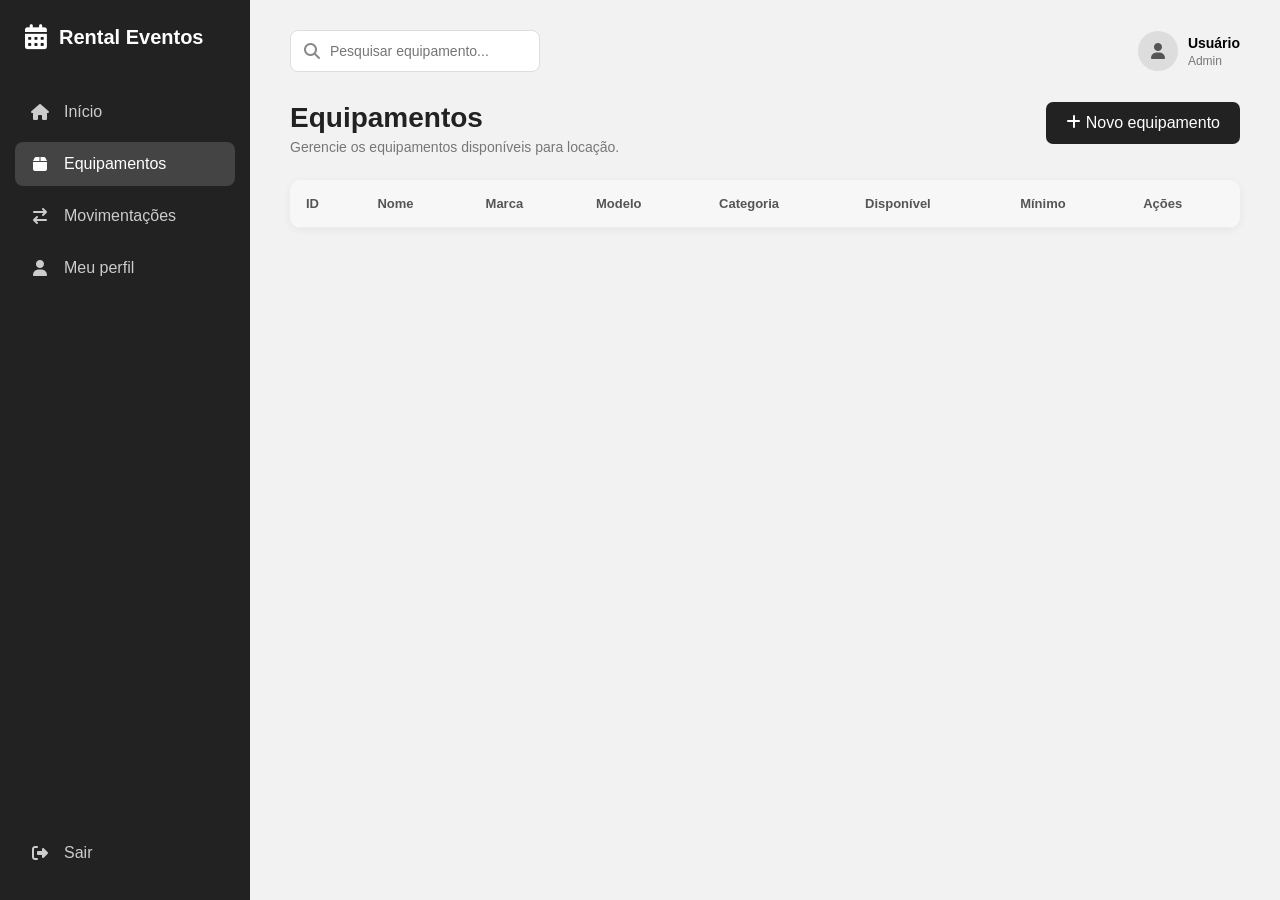
==== commit 181bd9ae: "Html e APIs" ====
--- a/frontend/equipamentos.html
+++ b/frontend/equipamentos.html
@@ -8,101 +8,158 @@
     <title>Equipamentos - Rental Eventos</title>
 
     <link rel="stylesheet" href="css/style.css">
+
+    <!-- Font Awesome -->
+    <link
+        rel="stylesheet"
+        href="https://cdnjs.cloudflare.com/ajax/libs/font-awesome/6.5.2/css/all.min.css"
+    >
 </head>
 
 <body>
 
-    <!-- MENU LATERAL -->
-    <aside class="sidebar">
-
-        <h2>Rental Eventos</h2>
-
-        <nav>
-            <a href="inicio.html">Início</a>
-            <a href="equipamentos.html" class="ativo">Equipamentos</a>
-            <a href="movimentacoes.html">Movimentações</a>
-            <a href="perfil.html">Perfil</a>
-        </nav>
-
-        <a href="index.html" class="logout">
-            Sair
-        </a>
-
-    </aside>
-
-
-    <!-- CONTEÚDO PRINCIPAL -->
-    <main class="main-content">
-
-        <!-- TOPO -->
-        <header class="topbar">
-
-            <div class="search-box">
-                <span>🔍</span>
-
-                <input
-                    type="text"
-                    id="campoBusca"
-                    placeholder="Pesquisar equipamento..."
+    <div class="dashboard">
+
+        <!-- MENU LATERAL -->
+        <aside class="sidebar">
+
+            <div class="logo">
+                <i class="fa-solid fa-calendar-days"></i>
+                <span>Rental Eventos</span>
+            </div>
+
+            <nav class="menu">
+
+                <a href="inicio.html" class="menu-item">
+                    <i class="fa-solid fa-house"></i>
+                    <span>Início</span>
+                </a>
+
+                <a href="equipamentos.html" class="menu-item active">
+                    <i class="fa-solid fa-box"></i>
+                    <span>Equipamentos</span>
+                </a>
+
+                <a href="movimentacoes.html" class="menu-item">
+                    <i class="fa-solid fa-arrow-right-arrow-left"></i>
+                    <span>Movimentações</span>
+                </a>
+
+                <a href="perfil.html" class="menu-item">
+                    <i class="fa-solid fa-user"></i>
+                    <span>Meu perfil</span>
+                </a>
+
+            </nav>
+
+            <div class="sidebar-bottom">
+
+                <a href="index.html" class="menu-item logout">
+                    <i class="fa-solid fa-right-from-bracket"></i>
+                    <span>Sair</span>
+                </a>
+
+            </div>
+
+        </aside>
+
+
+        <!-- CONTEÚDO PRINCIPAL -->
+        <main class="main-content">
+
+            <!-- TOPO -->
+            <header class="topbar">
+
+                <div class="search-box">
+
+                    <i class="fa-solid fa-magnifying-glass"></i>
+
+                    <input
+                        type="text"
+                        id="campoBusca"
+                        placeholder="Pesquisar equipamento..."
+                    >
+
+                </div>
+
+
+                <div class="profile">
+
+                    <div class="profile-icon">
+                        <i class="fa-solid fa-user"></i>
+                    </div>
+
+                    <div class="profile-info">
+                        <strong>Usuário</strong>
+                        <span>Admin</span>
+                    </div>
+
+                </div>
+
+            </header>
+
+
+            <!-- TÍTULO DA PÁGINA -->
+            <section class="page-header">
+
+                <div>
+
+                    <h1>Equipamentos</h1>
+
+                    <p>
+                        Gerencie os equipamentos disponíveis para locação.
+                    </p>
+
+                </div>
+
+
+                <button
+                    class="btn-primary"
+                    onclick="abrirFormulario()"
                 >
-            </div>
-
-            <div class="perfil-topo">
-                <span>JULIA</span>
-            </div>
-
-        </header>
-
-
-        <!-- TÍTULO -->
-        <section class="page-header">
-
-            <div>
-                <h1>Equipamentos</h1>
-                <p>Gerencie os equipamentos disponíveis para locação.</p>
-            </div>
-
-            <button
-                class="btn-primary"
-                onclick="abrirFormulario()"
-            >
-                + Novo equipamento
-            </button>
-
-        </section>
-
-
-        <!-- TABELA -->
-        <section class="table-container">
-
-            <table>
-
-                <thead>
-
-                    <tr>
-                        <th>ID</th>
-                        <th>Nome</th>
-                        <th>Marca</th>
-                        <th>Modelo</th>
-                        <th>Categoria</th>
-                        <th>Disponível</th>
-                        <th>Mínimo</th>
-                        <th>Ações</th>
-                    </tr>
-
-                </thead>
-
-                <tbody id="listaEquipamentos">
-
-                    <!-- Os equipamentos serão carregados pelo JavaScript -->
-
-                </tbody>
-
-            </table>
-
-        </section>
-
-    </main>
+                    <i class="fa-solid fa-plus"></i>
+                    Novo equipamento
+                </button>
+
+            </section>
+
+
+            <!-- TABELA -->
+            <section class="table-container">
+
+                <table>
+
+                    <thead>
+
+                        <tr>
+
+                            <th>ID</th>
+                            <th>Nome</th>
+                            <th>Marca</th>
+                            <th>Modelo</th>
+                            <th>Categoria</th>
+                            <th>Disponível</th>
+                            <th>Mínimo</th>
+                            <th>Ações</th>
+
+                        </tr>
+
+                    </thead>
+
+
+                    <tbody id="listaEquipamentos">
+
+                        <!-- Os equipamentos serão carregados pelo JavaScript -->
+
+                    </tbody>
+
+                </table>
+
+            </section>
+
+        </main>
+
+    </div>
 
 
     <!-- MODAL DE CADASTRO -->
@@ -131,6 +188,7 @@
             <!-- FORMULÁRIO -->
             <form id="equipamentoForm">
 
+
                 <!-- NOME -->
                 <div class="form-group">
 
@@ -337,10 +395,12 @@
                         Cancelar
                     </button>
 
+
                     <button
                         type="submit"
                         class="btn-primary"
                     >
+                        <i class="fa-solid fa-check"></i>
                         Cadastrar
                     </button>
 
@@ -662,6 +722,7 @@
                                     class="btn-excluir"
                                     onclick="excluirEquipamento(${equipamento.idEquipamento})"
                                 >
+                                    <i class="fa-solid fa-trash"></i>
                                     Excluir
                                 </button>
 
--- a/frontend/css/style.css
+++ b/frontend/css/style.css
@@ -493,11 +493,11 @@
     font-size: 14px;
 }
 
-.page-actions {
+.page-header {
     display: flex;
     justify-content: space-between;
-    align-items: center;
-    margin-bottom: 20px;
+    align-items: flex-start;
+    margin-bottom: 25px;
 }
 
 .page-actions h3 {
